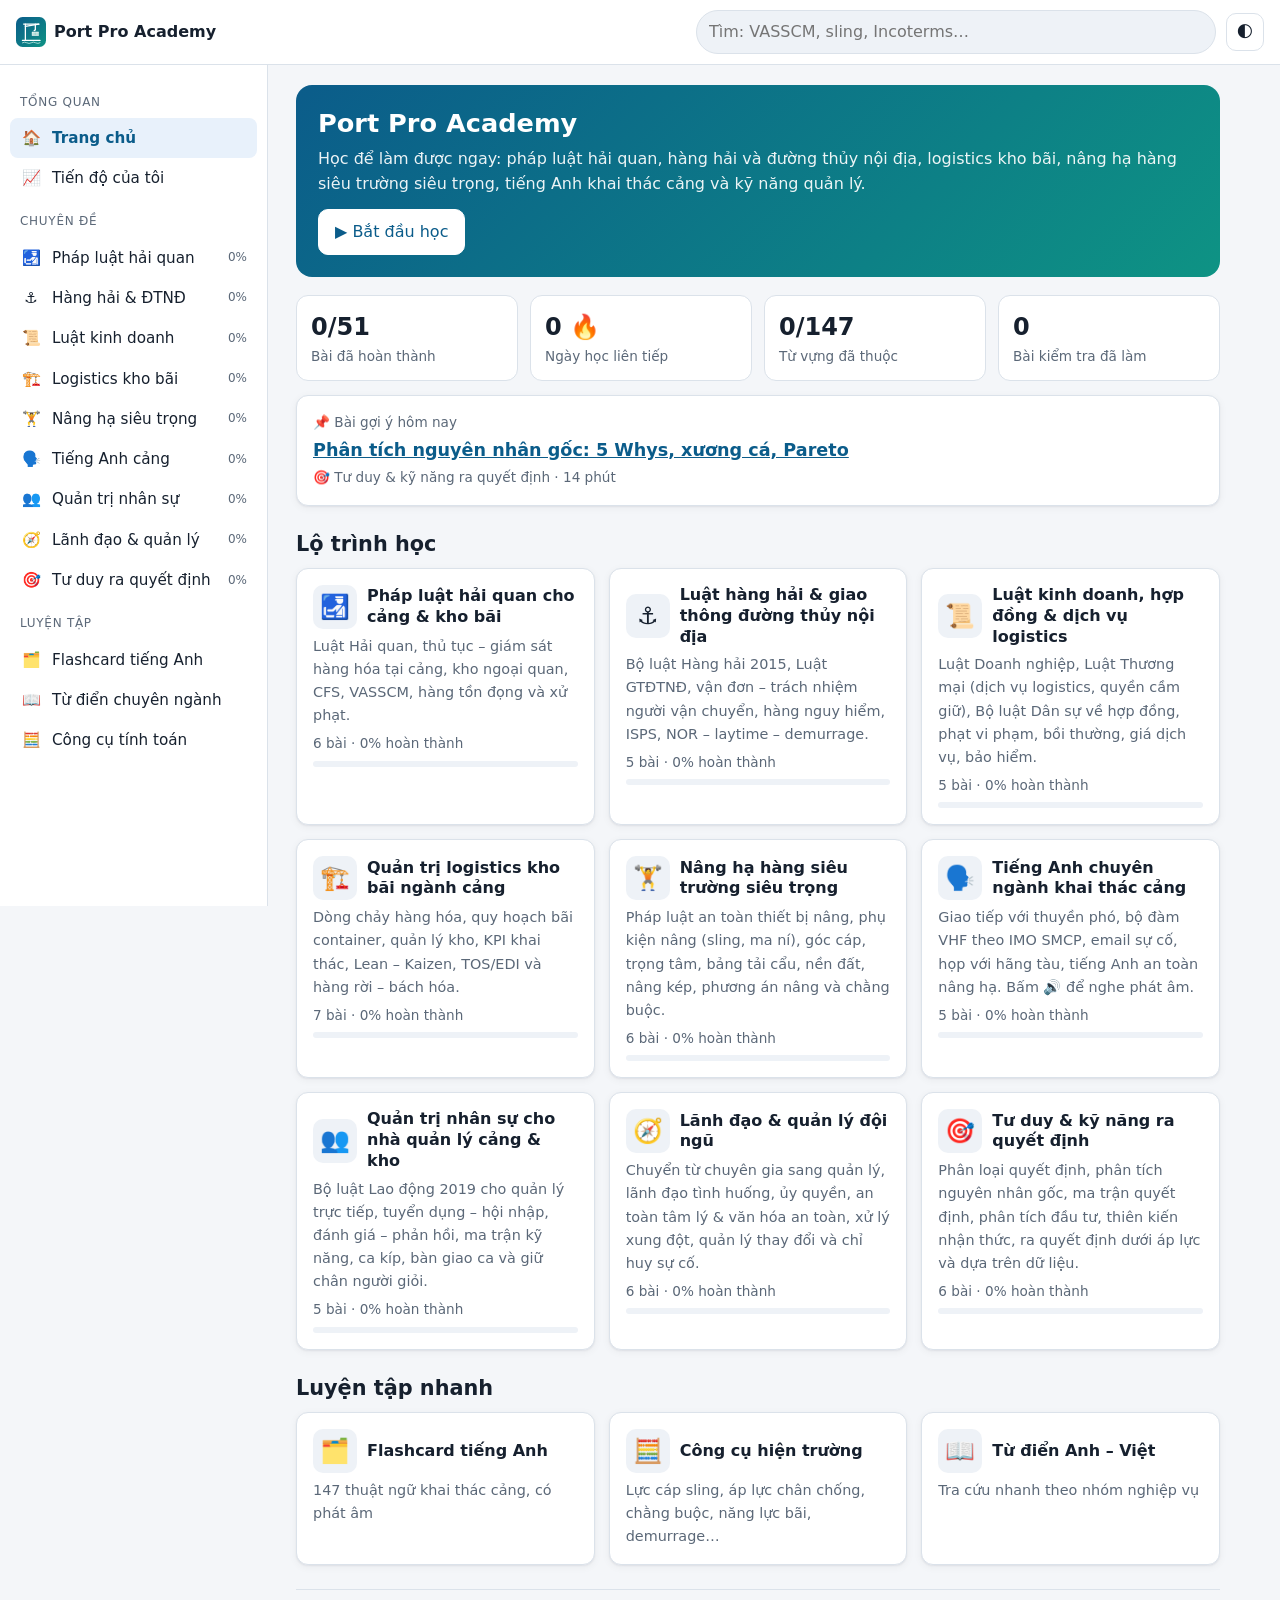
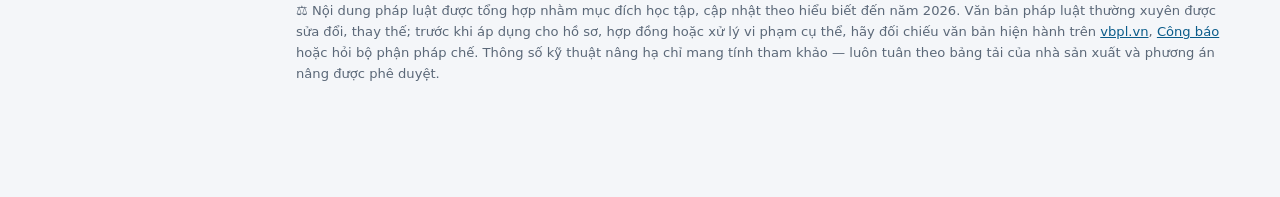
==== port-academy/index.html @ d5e31470 "Add Port Pro Academy: learning site for port operations and warehouse management Static, offline-cap" ====
<!doctype html>
<html lang="vi">
<head>
  <meta charset="utf-8">
  <meta name="viewport" content="width=device-width, initial-scale=1, viewport-fit=cover">
  <title>Port Pro Academy</title>
  <meta name="description" content="Học pháp luật hải quan, hàng hải, đường thủy nội địa, logistics kho bãi, nâng hạ hàng siêu trường siêu trọng, tiếng Anh khai thác cảng và kỹ năng quản lý.">
  <meta name="theme-color" content="#0b5c8a">
  <meta name="apple-mobile-web-app-capable" content="yes">
  <meta name="apple-mobile-web-app-title" content="Port Academy">
  <link rel="manifest" href="manifest.webmanifest">
  <link rel="icon" href="icons/icon.svg" type="image/svg+xml">
  <link rel="apple-touch-icon" href="icons/icon-192.png">
  <link rel="stylesheet" href="css/styles.css">
  <script>
    try { var t = localStorage.getItem('pa.theme'); if (t) document.documentElement.setAttribute('data-theme', t); } catch (e) {}
  </script>
</head>
<body>
  <header class="topbar">
    <a class="brand" href="#/"><img src="icons/icon.svg" alt=""><span>Port Pro <span class="long">Academy</span></span></a>
    <form class="search" id="searchForm" role="search">
      <label for="q" class="visually-hidden">Tìm kiếm</label>
      <input id="q" type="search" placeholder="Tìm: VASSCM, sling, Incoterms…" autocomplete="off">
    </form>
    <button class="icon-btn" id="themeBtn" title="Đổi giao diện sáng/tối" aria-label="Đổi giao diện sáng/tối">🌓</button>
  </header>

  <div class="layout">
    <nav class="sidebar" id="sidebar" aria-label="Danh mục học"></nav>
    <main id="app" tabindex="-1"><p>Đang tải…</p></main>
  </div>

  <nav class="bottom-nav" id="bottomNav" aria-label="Điều hướng nhanh">
    <a href="#/" data-nav="home"><span class="ico">🏠</span>Trang chủ</a>
    <a href="#/modules" data-nav="modules"><span class="ico">📚</span>Bài học</a>
    <a href="#/flashcards" data-nav="flashcards"><span class="ico">🗂️</span>Từ vựng</a>
    <a href="#/tools" data-nav="tools"><span class="ico">🧮</span>Công cụ</a>
    <a href="#/progress" data-nav="progress"><span class="ico">📈</span>Tiến độ</a>
  </nav>

  <script src="js/data/01-hai-quan.js"></script>
  <script src="js/data/02-hang-hai-dtnd.js"></script>
  <script src="js/data/03-kinh-doanh.js"></script>
  <script src="js/data/04-logistics-kho.js"></script>
  <script src="js/data/05-nang-ha.js"></script>
  <script src="js/data/06-tieng-anh.js"></script>
  <script src="js/data/07-nhan-su.js"></script>
  <script src="js/data/08-lanh-dao.js"></script>
  <script src="js/data/09-quyet-dinh.js"></script>
  <script src="js/data/glossary.js"></script>
  <script src="js/app.js"></script>
</body>
</html>
---- port-academy/css/styles.css ----
/* ============ Port Pro Academy — styles ============ */
:root {
  --bg: #f4f6f9;
  --surface: #ffffff;
  --surface-2: #eef2f7;
  --text: #16202e;
  --muted: #5b6878;
  --border: #dbe2ea;
  --primary: #0b5c8a;
  --primary-ink: #ffffff;
  --accent: #0e9384;
  --warn: #b45309;
  --warn-bg: #fff7e6;
  --danger: #b42318;
  --danger-bg: #fdecea;
  --ok: #067647;
  --ok-bg: #e7f6ee;
  --info-bg: #e8f1fb;
  --shadow: 0 1px 2px rgba(16, 24, 40, .06), 0 2px 8px rgba(16, 24, 40, .05);
  --radius: 12px;
  --sidebar-w: 268px;
  --font: system-ui, -apple-system, "Segoe UI", Roboto, "Helvetica Neue", Arial, sans-serif;
}
@media (prefers-color-scheme: dark) {
  :root:not([data-theme="light"]) {
    --bg: #0e141b; --surface: #16202b; --surface-2: #1d2936; --text: #e6edf3; --muted: #9aa8b7;
    --border: #2a3847; --primary: #4ba3d9; --primary-ink: #04121c; --accent: #3cc7b4;
    --warn: #f5b454; --warn-bg: #2d2412; --danger: #f97066; --danger-bg: #2f1716;
    --ok: #47cd89; --ok-bg: #11291d; --info-bg: #13263a;
    --shadow: 0 1px 2px rgba(0,0,0,.4);
  }
}
:root[data-theme="dark"] {
  --bg: #0e141b; --surface: #16202b; --surface-2: #1d2936; --text: #e6edf3; --muted: #9aa8b7;
  --border: #2a3847; --primary: #4ba3d9; --primary-ink: #04121c; --accent: #3cc7b4;
  --warn: #f5b454; --warn-bg: #2d2412; --danger: #f97066; --danger-bg: #2f1716;
  --ok: #47cd89; --ok-bg: #11291d; --info-bg: #13263a;
  --shadow: 0 1px 2px rgba(0,0,0,.4);
}

* { box-sizing: border-box; }
html { -webkit-text-size-adjust: 100%; }
body {
  margin: 0; background: var(--bg); color: var(--text); font-family: var(--font);
  font-size: 16px; line-height: 1.6;
}
a { color: var(--primary); }
button, input, select, textarea { font: inherit; color: inherit; }
img, svg { max-width: 100%; }
h1, h2, h3, h4 { line-height: 1.3; margin: 1.2em 0 .5em; }
h1 { font-size: 1.6rem; margin-top: .2em; }
h2 { font-size: 1.3rem; }
h3 { font-size: 1.1rem; }
.visually-hidden { position: absolute !important; width: 1px; height: 1px; overflow: hidden; clip: rect(0 0 0 0); }

/* ---------- Layout ---------- */
.topbar {
  position: sticky; top: 0; z-index: 20; display: flex; align-items: center; gap: 10px;
  padding: 10px 16px; padding-top: max(10px, env(safe-area-inset-top));
  background: var(--surface); border-bottom: 1px solid var(--border);
}
.brand { display: flex; align-items: center; gap: 8px; font-weight: 700; text-decoration: none; color: var(--text); white-space: nowrap; }
.brand img { width: 30px; height: 30px; }
.topbar .search { flex: 1; min-width: 0; max-width: 520px; margin-left: auto; }
.topbar .search input {
  width: 100%; padding: 8px 12px; border-radius: 999px; border: 1px solid var(--border);
  background: var(--surface-2);
}
.icon-btn {
  border: 1px solid var(--border); background: var(--surface); border-radius: 10px;
  width: 38px; height: 38px; display: inline-grid; place-items: center; cursor: pointer; flex: none;
}
.layout { display: flex; min-height: calc(100vh - 59px); }
.sidebar {
  width: var(--sidebar-w); flex: none; border-right: 1px solid var(--border); background: var(--surface);
  padding: 14px 10px 40px; position: sticky; top: 59px; height: calc(100vh - 59px); overflow-y: auto;
}
.sidebar .group-label { font-size: .75rem; text-transform: uppercase; letter-spacing: .06em; color: var(--muted); margin: 14px 10px 6px; }
.nav-link {
  display: flex; align-items: center; gap: 10px; padding: 8px 10px; border-radius: 8px;
  color: var(--text); text-decoration: none; font-size: .95rem;
}
.nav-link:hover { background: var(--surface-2); }
.nav-link.active { background: var(--info-bg); color: var(--primary); font-weight: 600; }
.nav-link .ico { width: 22px; text-align: center; flex: none; }
.nav-link .pct { margin-left: auto; font-size: .75rem; color: var(--muted); }
main { flex: 1; min-width: 0; padding: 20px 28px 100px; max-width: 980px; }
main:focus { outline: none; }

.bottom-nav { display: none; }

@media (max-width: 900px) {
  .sidebar { display: none; }
  main { padding: 14px 16px 96px; }
  .brand span.long { display: none; }
  .bottom-nav {
    display: flex; position: fixed; bottom: 0; left: 0; right: 0; z-index: 30;
    background: var(--surface); border-top: 1px solid var(--border);
    padding-bottom: env(safe-area-inset-bottom);
  }
  .bottom-nav a {
    flex: 1; display: flex; flex-direction: column; align-items: center; gap: 2px; padding: 7px 2px;
    font-size: .7rem; color: var(--muted); text-decoration: none;
  }
  .bottom-nav a .ico { font-size: 1.25rem; line-height: 1; }
  .bottom-nav a.active { color: var(--primary); font-weight: 600; }
}

/* ---------- Components ---------- */
.card {
  background: var(--surface); border: 1px solid var(--border); border-radius: var(--radius);
  box-shadow: var(--shadow); padding: 16px; margin-bottom: 14px;
}
.grid { display: grid; gap: 14px; grid-template-columns: repeat(auto-fill, minmax(260px, 1fr)); }
.module-card { display: flex; flex-direction: column; gap: 6px; text-decoration: none; color: var(--text); margin: 0; transition: transform .1s; }
.module-card:hover { transform: translateY(-2px); }
.module-card .head { display: flex; align-items: center; gap: 10px; }
.module-card .emoji {
  font-size: 1.5rem; width: 44px; height: 44px; border-radius: 10px; display: grid; place-items: center;
  background: var(--surface-2); flex: none;
}
.module-card h3 { margin: 0; font-size: 1rem; }
.module-card p { margin: 0; color: var(--muted); font-size: .9rem; }
.progress { height: 6px; background: var(--surface-2); border-radius: 999px; overflow: hidden; }
.progress > span { display: block; height: 100%; background: var(--accent); border-radius: 999px; }
.meta { color: var(--muted); font-size: .85rem; }
.pill {
  display: inline-block; padding: 2px 10px; border-radius: 999px; font-size: .78rem;
  background: var(--surface-2); color: var(--muted); border: 1px solid var(--border);
}
.pill.ok { background: var(--ok-bg); color: var(--ok); border-color: transparent; }
.btn {
  display: inline-flex; align-items: center; justify-content: center; gap: 6px; padding: 9px 16px; border-radius: 10px;
  border: 1px solid var(--border); background: var(--surface); cursor: pointer; text-decoration: none; color: var(--text);
  font-weight: 500; min-height: 42px;
}
.btn.primary { background: var(--primary); color: var(--primary-ink); border-color: var(--primary); }
.btn.ok { background: var(--ok); color: #fff; border-color: var(--ok); }
.btn.small { padding: 5px 10px; min-height: 34px; font-size: .9rem; }
.btn-row { display: flex; gap: 8px; flex-wrap: wrap; margin-top: 12px; }
.stats { display: grid; grid-template-columns: repeat(auto-fit, minmax(140px, 1fr)); gap: 12px; }
.stat { background: var(--surface); border: 1px solid var(--border); border-radius: var(--radius); padding: 12px 14px; }
.stat .v { font-size: 1.5rem; font-weight: 700; }
.stat .l { color: var(--muted); font-size: .85rem; }
.hero {
  background: linear-gradient(135deg, #0b5c8a, #0e9384); color: #fff; border-radius: 16px; padding: 22px;
  margin-bottom: 18px;
}
.hero h1 { margin: 0 0 6px; }
.hero p { margin: 0; opacity: .92; }
.hero .btn { background: #fff; color: #0b5c8a; border-color: #fff; }

.breadcrumb { font-size: .85rem; color: var(--muted); margin-bottom: 6px; }
.breadcrumb a { color: var(--muted); }
.lesson-list { list-style: none; padding: 0; margin: 0; }
.lesson-list li a {
  display: flex; gap: 12px; align-items: center; padding: 12px; border-radius: 10px; text-decoration: none; color: var(--text);
  border: 1px solid var(--border); background: var(--surface); margin-bottom: 8px;
}
.lesson-list li a:hover { border-color: var(--primary); }
.lesson-list .num {
  width: 30px; height: 30px; border-radius: 50%; display: grid; place-items: center; background: var(--surface-2);
  font-size: .85rem; font-weight: 600; flex: none;
}
.lesson-list .done .num { background: var(--ok); color: #fff; }
.lesson-list .t { flex: 1; }

/* ---------- Lesson content ---------- */
.content { overflow-wrap: anywhere; }
.content p, .content li { max-width: 72ch; }
.content ul, .content ol { padding-left: 1.3em; }
.content li { margin: 3px 0; }
.content code { background: var(--surface-2); padding: 1px 5px; border-radius: 5px; font-size: .92em; }
.content .formula {
  background: var(--surface-2); border-left: 4px solid var(--primary); padding: 10px 14px; border-radius: 8px;
  font-size: .95rem; overflow-x: auto; white-space: pre-wrap;
}
.table-wrap { overflow-x: auto; margin: 10px 0; border: 1px solid var(--border); border-radius: 10px; }
table { border-collapse: collapse; width: 100%; font-size: .92rem; background: var(--surface); }
th, td { padding: 8px 10px; border-bottom: 1px solid var(--border); text-align: left; vertical-align: top; }
th { background: var(--surface-2); font-weight: 600; }
tr:last-child td { border-bottom: 0; }
.callout { border-radius: 10px; padding: 12px 14px; margin: 12px 0; border: 1px solid transparent; }
.callout > :first-child { margin-top: 0; } .callout > :last-child { margin-bottom: 0; }
.callout.tip { background: var(--ok-bg); border-color: color-mix(in srgb, var(--ok) 25%, transparent); }
.callout.warn { background: var(--warn-bg); border-color: color-mix(in srgb, var(--warn) 30%, transparent); }
.callout.danger { background: var(--danger-bg); border-color: color-mix(in srgb, var(--danger) 30%, transparent); }
.callout.info { background: var(--info-bg); border-color: color-mix(in srgb, var(--primary) 25%, transparent); }
.callout strong.title { display: block; margin-bottom: 4px; }
.keypoints { background: var(--info-bg); border-radius: 10px; padding: 12px 16px; }
.keypoints h3 { margin-top: 0; }
.checklist { list-style: none; padding: 0; }
.checklist li { display: flex; gap: 10px; align-items: flex-start; padding: 8px 0; border-bottom: 1px dashed var(--border); }
.checklist input { width: 20px; height: 20px; margin-top: 3px; flex: none; accent-color: var(--ok); }
.checklist label { cursor: pointer; }
.checklist input:checked + label { color: var(--muted); text-decoration: line-through; }
textarea.note {
  width: 100%; min-height: 110px; border-radius: 10px; border: 1px solid var(--border); padding: 10px; background: var(--surface);
  resize: vertical;
}
.lesson-nav { display: flex; justify-content: space-between; gap: 10px; margin-top: 20px; flex-wrap: wrap; }
.lesson-nav .btn { flex: 1 1 200px; }
.disclaimer { font-size: .82rem; color: var(--muted); border-top: 1px solid var(--border); padding-top: 10px; margin-top: 24px; }

.content .en { color: var(--text); }
.say-inline {
  border: 0; background: transparent; cursor: pointer; padding: 0 4px; margin-left: 4px; font-size: .95em; vertical-align: baseline;
}

/* ---------- Quiz ---------- */
.quiz-q { margin-bottom: 16px; }
.quiz-q .q { font-weight: 600; margin-bottom: 8px; }
.opt {
  display: block; width: 100%; text-align: left; padding: 10px 12px; margin: 6px 0; border-radius: 10px;
  border: 1px solid var(--border); background: var(--surface); cursor: pointer;
}
.opt:hover:not([disabled]) { border-color: var(--primary); }
.opt.correct { background: var(--ok-bg); border-color: var(--ok); }
.opt.wrong { background: var(--danger-bg); border-color: var(--danger); }
.opt[disabled] { cursor: default; }
.explain { font-size: .9rem; color: var(--muted); margin-top: 6px; }
.score-box { text-align: center; padding: 18px; }
.score-box .big { font-size: 2.4rem; font-weight: 800; color: var(--primary); }

/* ---------- Flashcards ---------- */
.fc-wrap { perspective: 1000px; max-width: 560px; margin: 0 auto; }
.fc {
  position: relative; height: 260px; cursor: pointer; transform-style: preserve-3d; transition: transform .45s;
}
.fc.flipped { transform: rotateY(180deg); }
.fc .face {
  position: absolute; inset: 0; backface-visibility: hidden; -webkit-backface-visibility: hidden;
  background: var(--surface); border: 1px solid var(--border); border-radius: 16px; box-shadow: var(--shadow);
  display: flex; flex-direction: column; align-items: center; justify-content: center; padding: 20px; text-align: center;
}
.fc .back { transform: rotateY(180deg); }
.fc .term { font-size: 1.6rem; font-weight: 700; }
.fc .vi { font-size: 1.2rem; font-weight: 600; color: var(--primary); }
.fc .ex { color: var(--muted); font-style: italic; margin-top: 10px; font-size: .95rem; }
.fc .cat { position: absolute; top: 12px; left: 14px; }
.fc .box { position: absolute; top: 12px; right: 14px; }
.chips { display: flex; gap: 6px; flex-wrap: wrap; margin: 10px 0; }
.chip {
  border: 1px solid var(--border); background: var(--surface); border-radius: 999px; padding: 5px 12px; cursor: pointer; font-size: .85rem;
}
.chip { text-decoration: none; color: var(--text); }
.chip.active { background: var(--primary); color: var(--primary-ink); border-color: var(--primary); }

/* ---------- Glossary ---------- */
.gl-item { display: flex; gap: 10px; align-items: flex-start; padding: 10px 0; border-bottom: 1px solid var(--border); }
.gl-item .t { font-weight: 700; }
.gl-item .d { color: var(--muted); font-size: .92rem; }
.gl-item .say { margin-left: auto; }

/* ---------- Tools ---------- */
.form-grid { display: grid; grid-template-columns: repeat(auto-fit, minmax(180px, 1fr)); gap: 10px; }
.field label { display: block; font-size: .85rem; color: var(--muted); margin-bottom: 3px; }
.field input, .field select {
  width: 100%; padding: 9px 10px; border-radius: 8px; border: 1px solid var(--border); background: var(--surface);
}
.result { margin-top: 12px; padding: 12px 14px; border-radius: 10px; background: var(--surface-2); }
.result .v { font-size: 1.25rem; font-weight: 700; }
.tool-tabs { display: flex; gap: 6px; overflow-x: auto; padding-bottom: 6px; margin-bottom: 10px; scrollbar-width: thin; }
.tool-tabs .chip { white-space: nowrap; }
.dm-table input { width: 70px; padding: 5px; border: 1px solid var(--border); border-radius: 6px; background: var(--surface); }
.dm-table input.name { width: 140px; }

/* ---------- Search ---------- */
.search-hit { display: block; padding: 12px; border-radius: 10px; border: 1px solid var(--border); background: var(--surface); margin-bottom: 8px; text-decoration: none; color: var(--text); }
.search-hit .s { color: var(--muted); font-size: .9rem; }
mark { background: #ffe58a; color: #000; border-radius: 3px; padding: 0 2px; }

@media print {
  .topbar, .sidebar, .bottom-nav, .lesson-nav, .no-print { display: none !important; }
  main { padding: 0; max-width: none; }
  .card { box-shadow: none; }
}
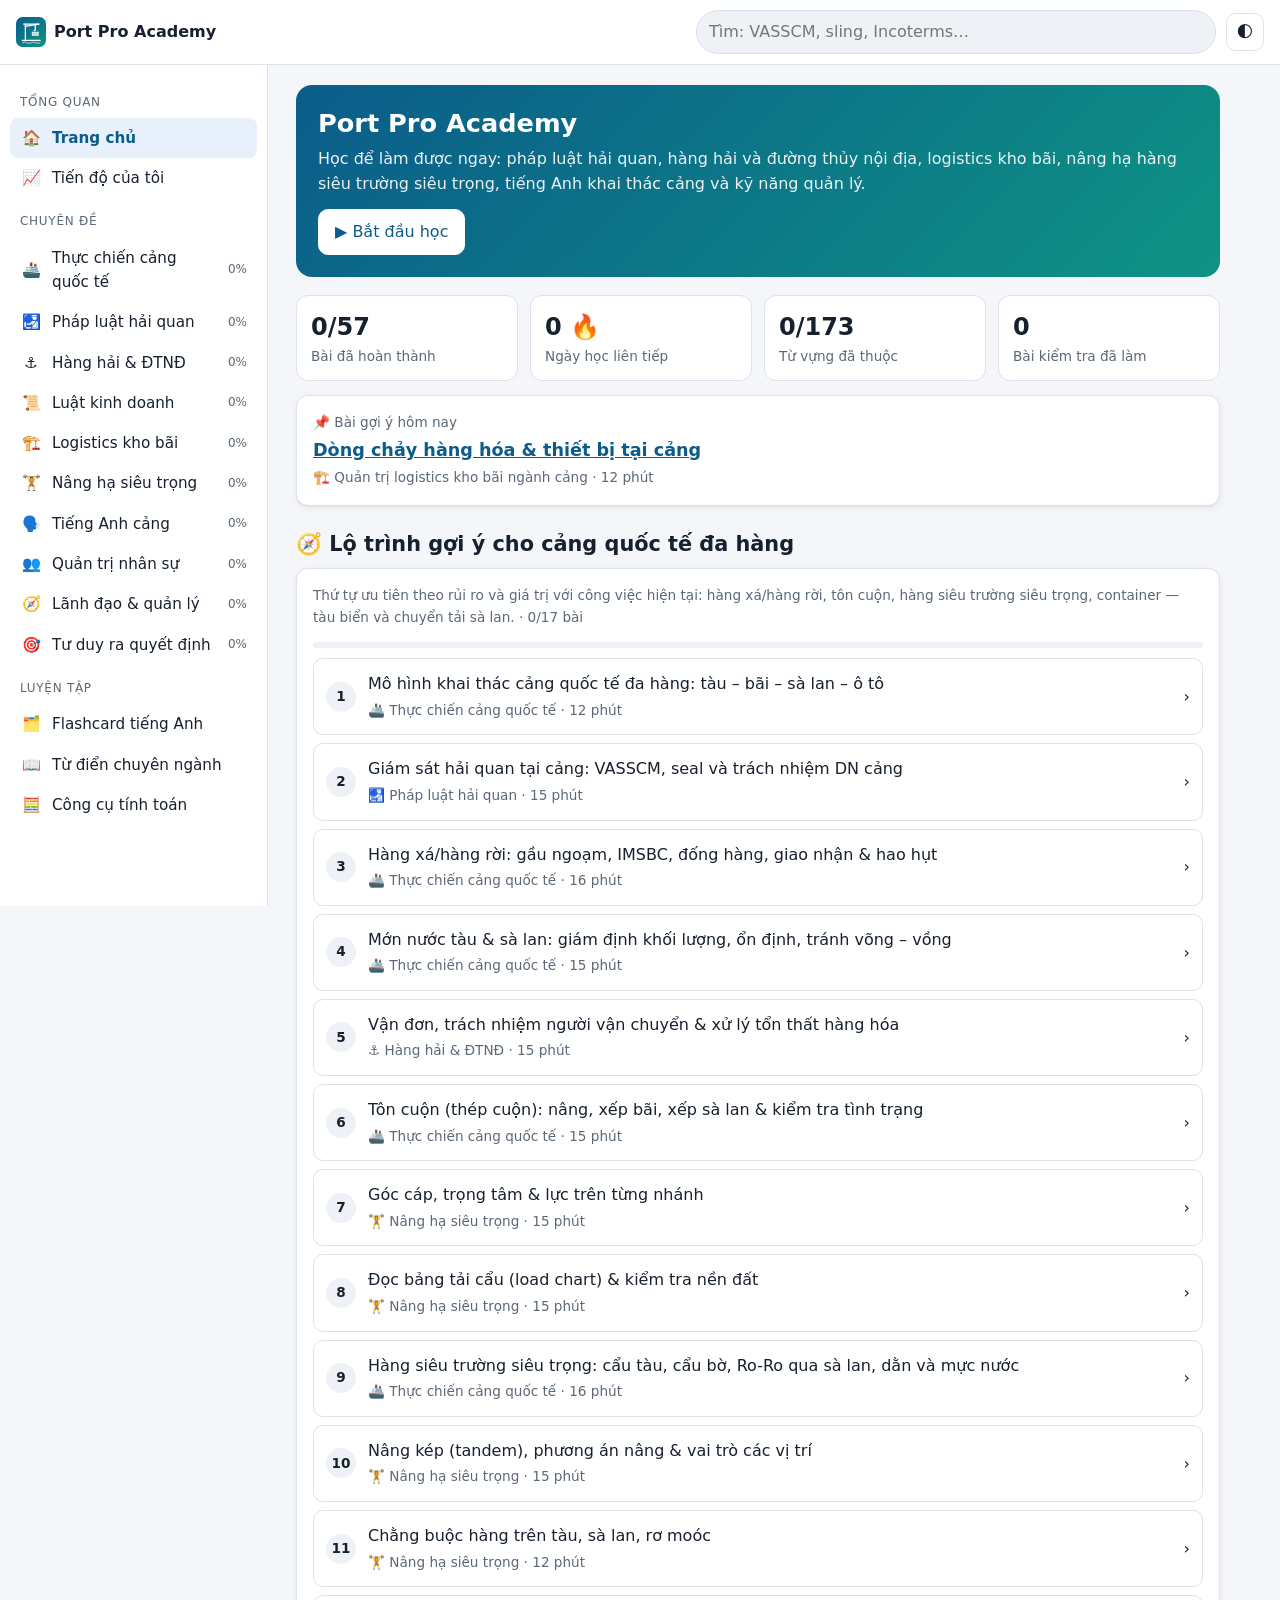
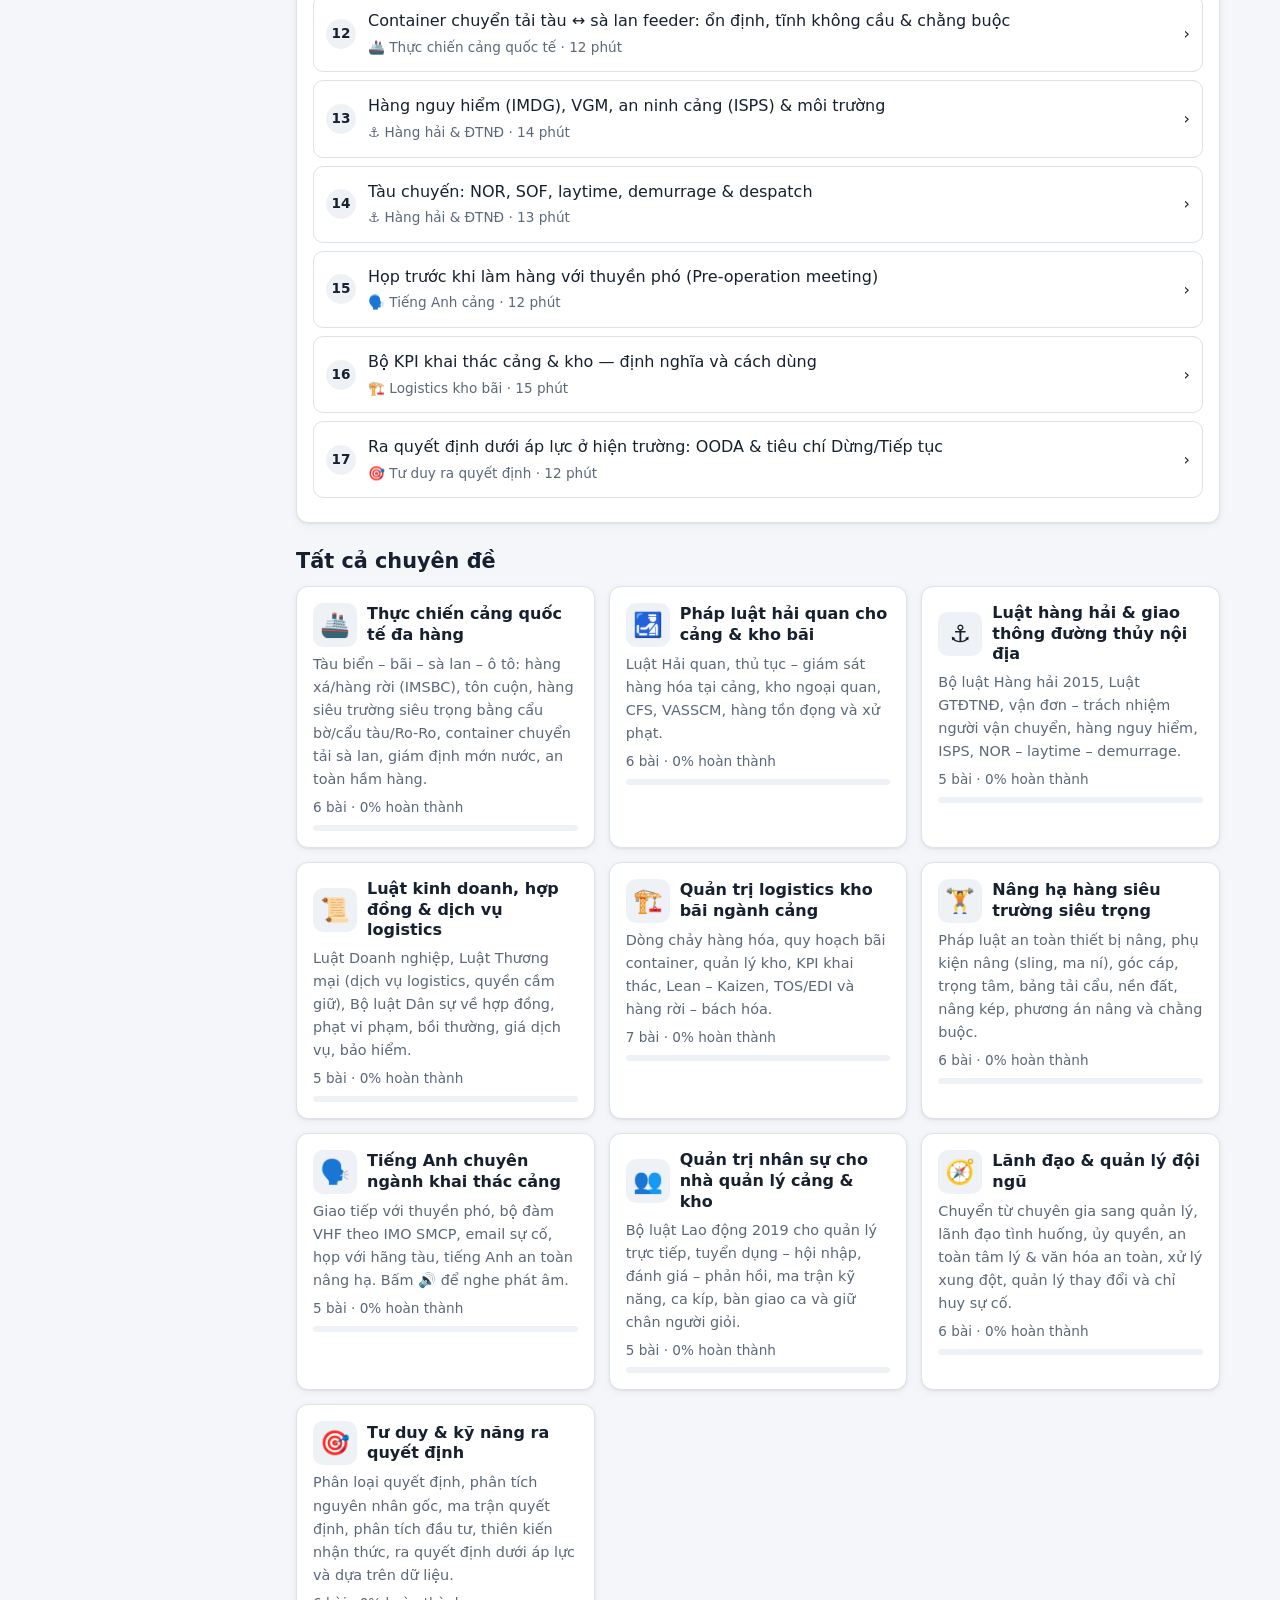
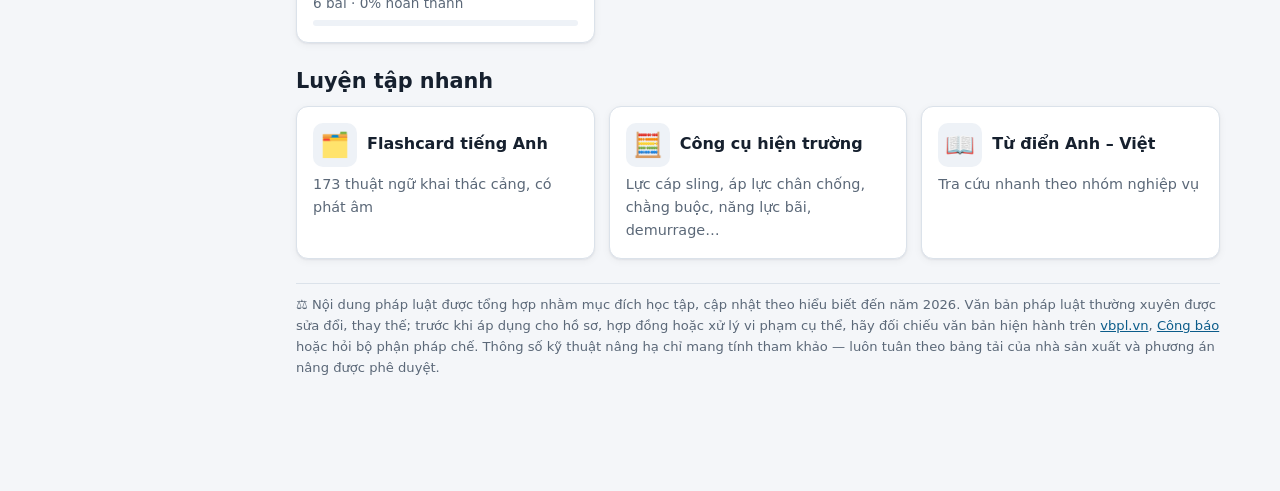
==== commit bc412c00: "Add international multi-cargo port module, bulk/barge tools and learning path New first module tailo" ====
--- a/port-academy/index.html
+++ b/port-academy/index.html
@@ -39,6 +39,7 @@
     <a href="#/progress" data-nav="progress"><span class="ico">📈</span>Tiến độ</a>
   </nav>
 
+  <script src="js/data/00-cang-quoc-te.js"></script>
   <script src="js/data/01-hai-quan.js"></script>
   <script src="js/data/02-hang-hai-dtnd.js"></script>
   <script src="js/data/03-kinh-doanh.js"></script>
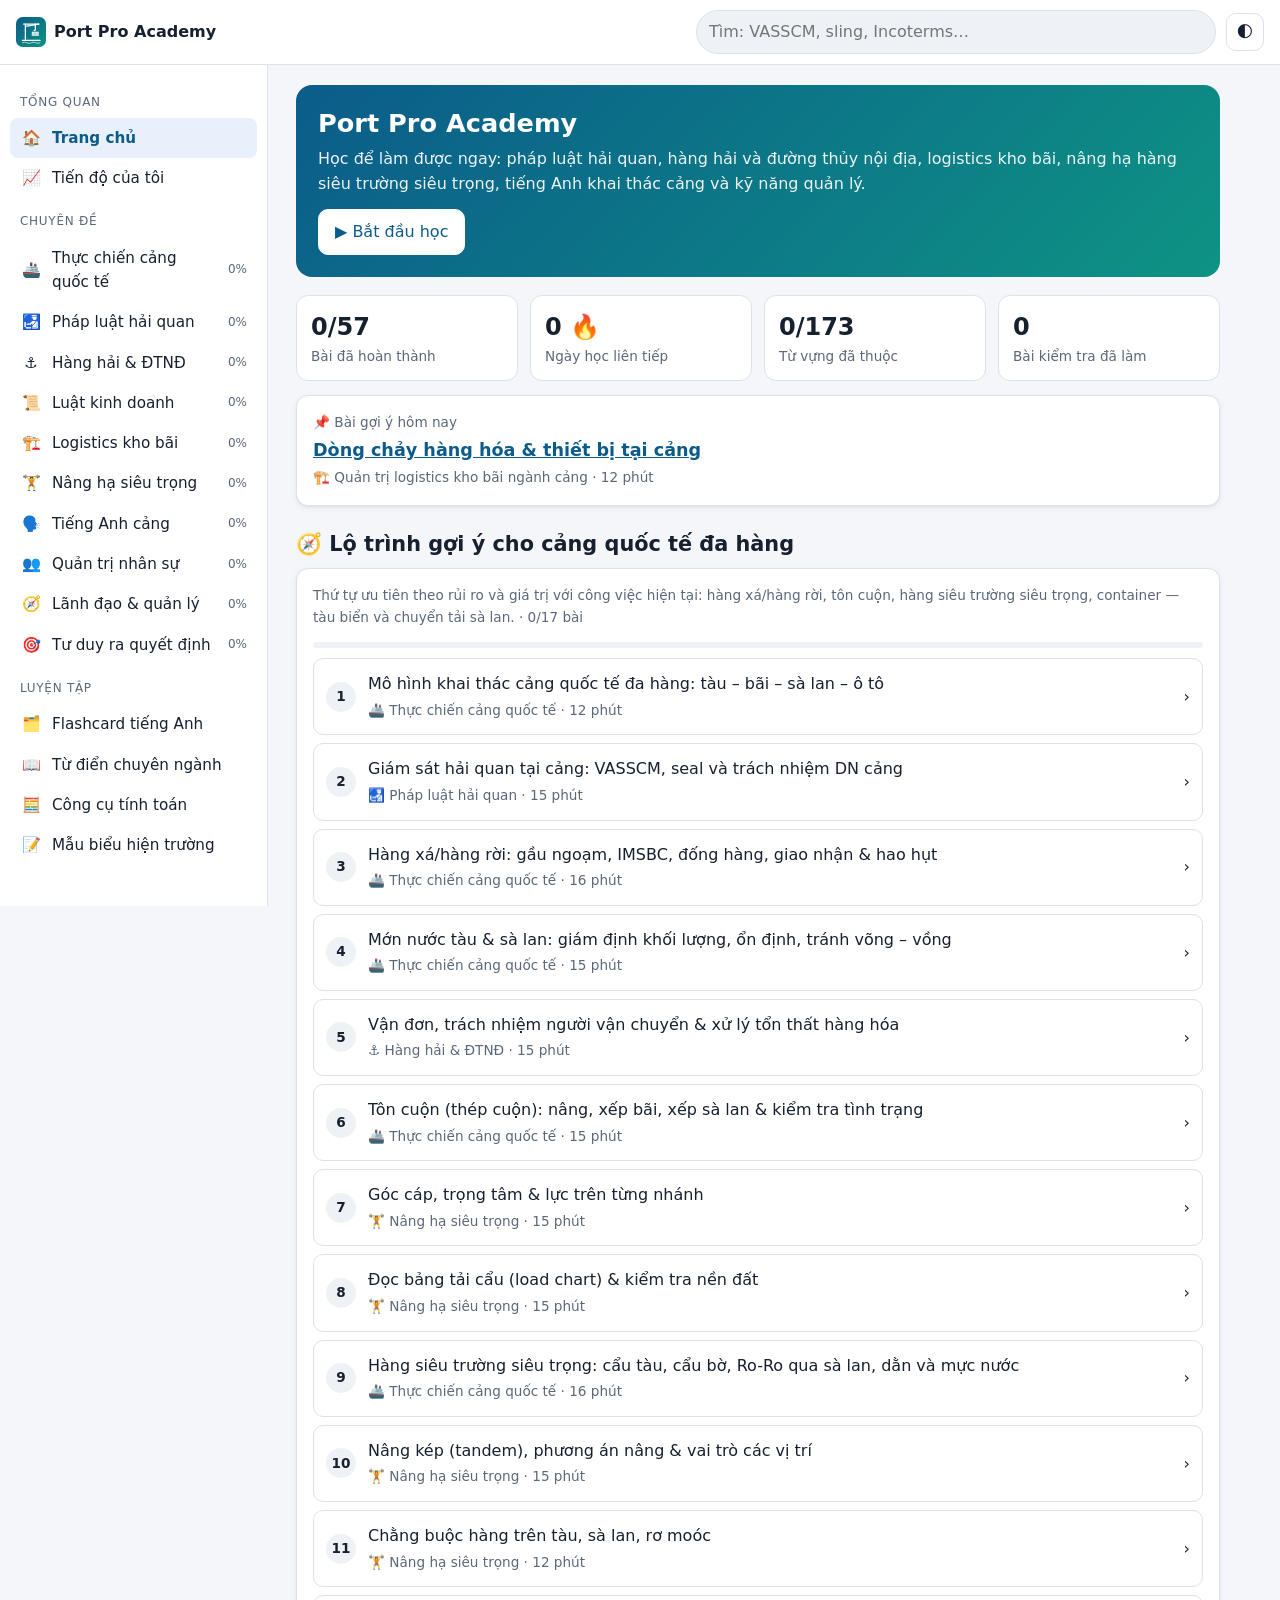
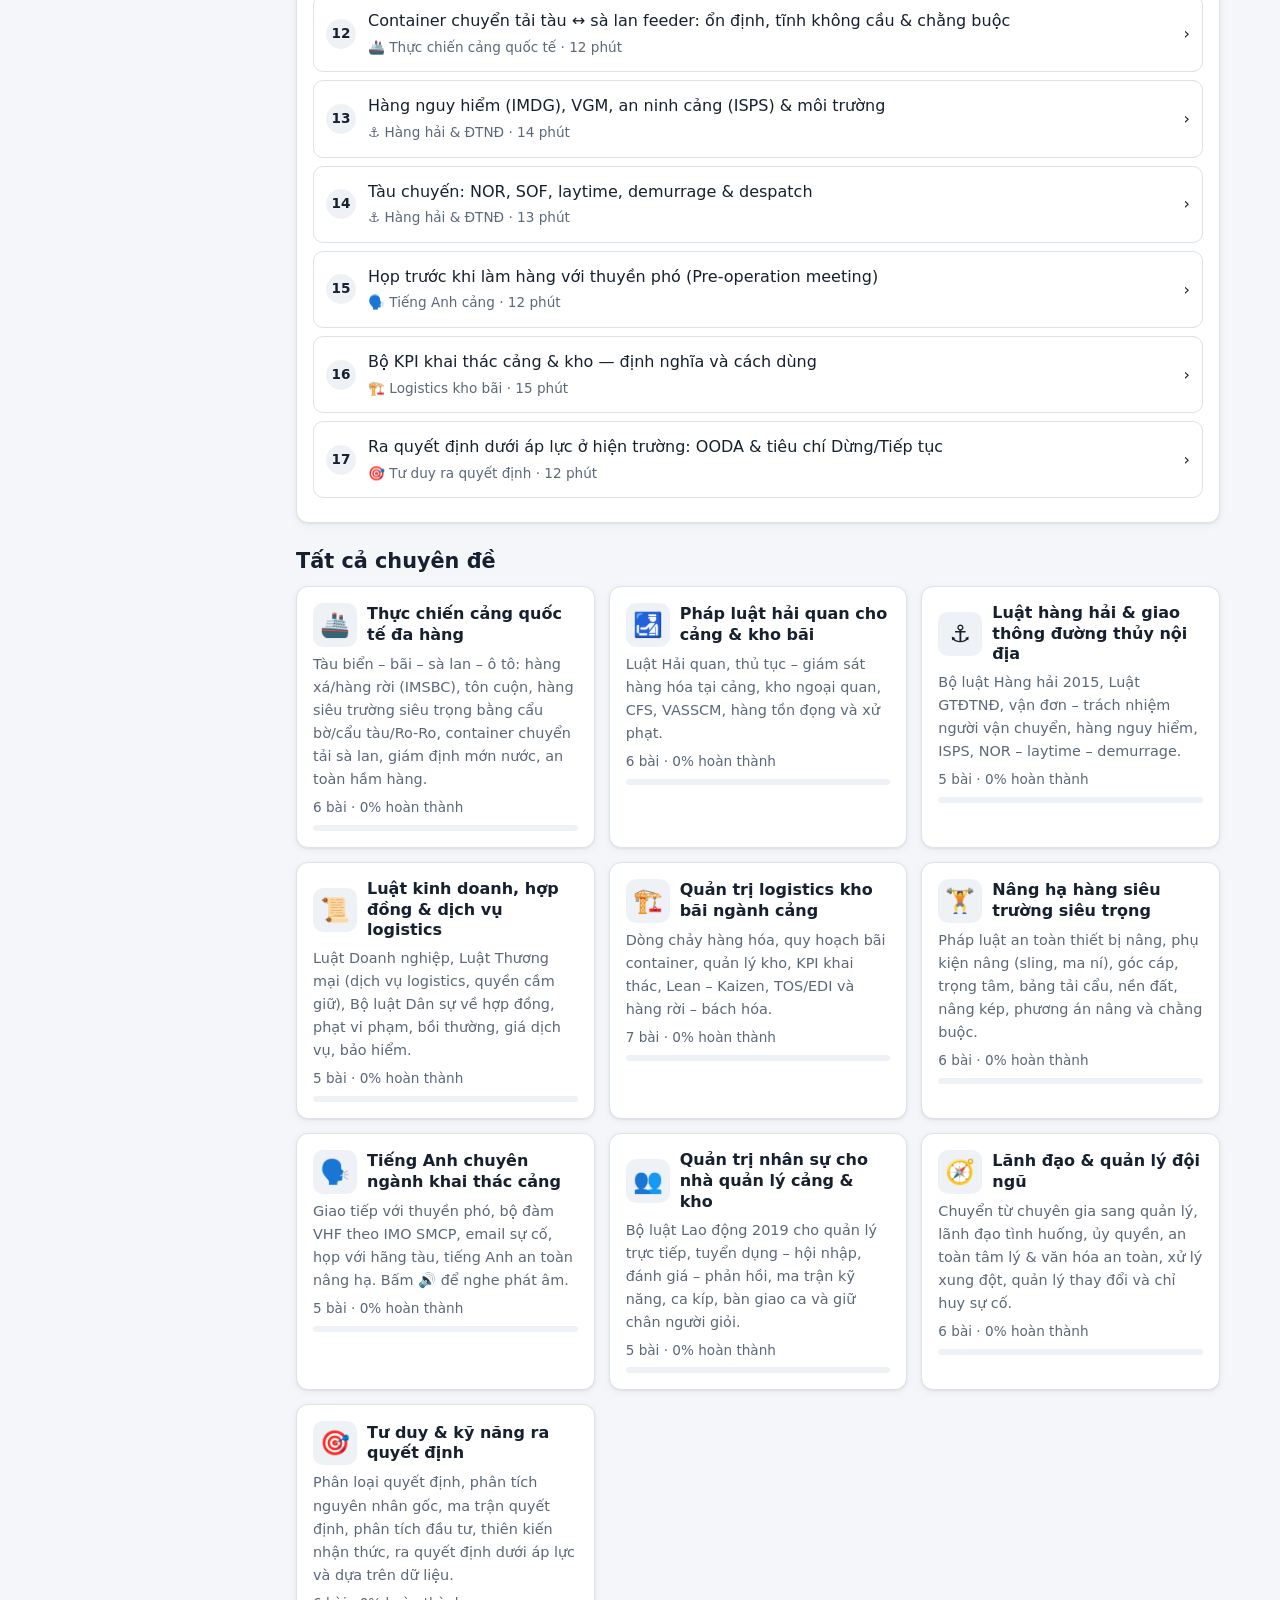
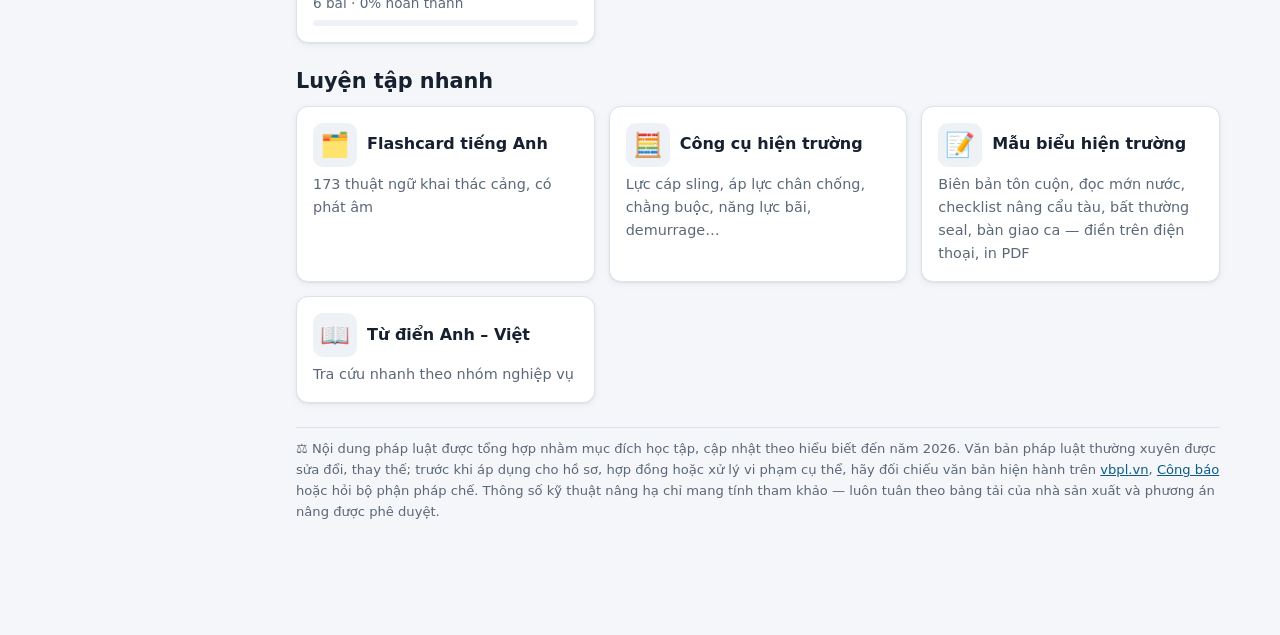
==== commit ab1cf3e6: "Add field forms: coil condition, draft reading, heavy-lift checklist, seal exception, shift handover" ====
--- a/port-academy/index.html
+++ b/port-academy/index.html
@@ -36,6 +36,7 @@
     <a href="#/modules" data-nav="modules"><span class="ico">📚</span>Bài học</a>
     <a href="#/flashcards" data-nav="flashcards"><span class="ico">🗂️</span>Từ vựng</a>
     <a href="#/tools" data-nav="tools"><span class="ico">🧮</span>Công cụ</a>
+    <a href="#/forms" data-nav="forms"><span class="ico">📝</span>Mẫu biểu</a>
     <a href="#/progress" data-nav="progress"><span class="ico">📈</span>Tiến độ</a>
   </nav>
 
@@ -50,6 +51,7 @@
   <script src="js/data/08-lanh-dao.js"></script>
   <script src="js/data/09-quyet-dinh.js"></script>
   <script src="js/data/glossary.js"></script>
+  <script src="js/data/forms.js"></script>
   <script src="js/app.js"></script>
 </body>
 </html>
--- a/port-academy/css/styles.css
+++ b/port-academy/css/styles.css
@@ -270,6 +270,55 @@
 .search-hit .s { color: var(--muted); font-size: .9rem; }
 mark { background: #ffe58a; color: #000; border-radius: 3px; padding: 0 2px; }
 
+
+/* ---------- Mẫu biểu ---------- */
+.field.wide { grid-column: 1 / -1; }
+.form-sec h3 { margin: 16px 0 6px; font-size: 1rem; color: var(--primary); }
+.row-card { border: 1px solid var(--border); border-radius: 10px; padding: 10px 12px; margin: 10px 0; background: var(--surface-2); }
+.row-head { display: flex; justify-content: space-between; align-items: center; margin-bottom: 6px; }
+.chk-item { border-bottom: 1px dashed var(--border); padding: 10px 0; display: grid; gap: 8px; grid-template-columns: 1fr; }
+.chk-item.ng .chk-text { color: var(--danger); font-weight: 600; }
+.chk-item.ok .chk-text { color: var(--muted); }
+.chk-ctl { display: flex; gap: 8px; flex-wrap: wrap; align-items: center; }
+.chk-ctl input { flex: 1 1 160px; padding: 7px 10px; border-radius: 8px; border: 1px solid var(--border); background: var(--surface); min-width: 0; }
+.seg { display: inline-flex; border: 1px solid var(--border); border-radius: 10px; overflow: hidden; }
+.seg-btn { border: 0; border-right: 1px solid var(--border); background: var(--surface); padding: 7px 12px; cursor: pointer; font-size: .9rem; min-height: 38px; }
+.seg-btn:last-child { border-right: 0; }
+.seg-btn.on.ok { background: var(--ok); color: #fff; }
+.seg-btn.on.ng { background: var(--danger); color: #fff; }
+.seg-btn.on.na { background: var(--muted); color: #fff; }
+@media (min-width: 720px) { .chk-item { grid-template-columns: 1fr auto; align-items: center; } .chk-ctl input { flex-basis: 180px; } }
+.result-card .v { font-size: 1.2rem; font-weight: 700; margin-top: 6px; }
+.print-only { display: none; }
+
+@media print {
+  body.print-form #formRoot > :not(#printArea), body.print-form #formsRoot > :not(#printArea) { display: none !important; }
+  body.print-form .print-only { display: block !important; }
+  @page { size: A4; margin: 12mm; }
+  .pf { color: #000; font-size: 10.5pt; line-height: 1.35; }
+  .pf h3 { font-size: 11pt; margin: 10px 0 4px; color: #000; break-after: avoid; }
+  .pf table { width: 100%; border-collapse: collapse; background: #fff; font-size: 9.5pt; margin-bottom: 4px; }
+  .pf th, .pf td { border: 1px solid #000; padding: 4px 6px; color: #000; background: #fff; vertical-align: top; }
+  .pf tr { break-inside: avoid; }
+  .pf-head td { border: 1.5px solid #000; vertical-align: middle; }
+  .pf-org { width: 28%; font-weight: 700; font-size: 9pt; }
+  .pf-title { text-align: center; font-size: 12pt; }
+  .pf-no { width: 18%; font-size: 9pt; }
+  .pf-fields th { width: 38%; font-weight: 600; text-align: left; }
+  .pf-area { min-height: 18mm; margin-top: 3px; }
+  .pf-grid th { font-size: 8.5pt; text-align: center; }
+  .pf-grid td { height: 7mm; }
+  .pf-c { text-align: center; font-size: 12pt; width: 6%; }
+  .pf-n { width: 22%; }
+  .pf-blank { display: inline-block; min-width: 40mm; }
+  .pf-note { font-size: 8.5pt; margin: 4px 0; }
+  .pf-sum .callout { border: 1px solid #000; background: #fff; padding: 4px 6px; margin: 4px 0; }
+  .pf-sum .table-wrap { border: 0; }
+  .pf-sign { margin-top: 10px; }
+  .pf-sign td { text-align: center; border: 0; width: 33%; }
+  .pf-space { height: 22mm; }
+}
+
 @media print {
   .topbar, .sidebar, .bottom-nav, .lesson-nav, .no-print { display: none !important; }
   main { padding: 0; max-width: none; }
